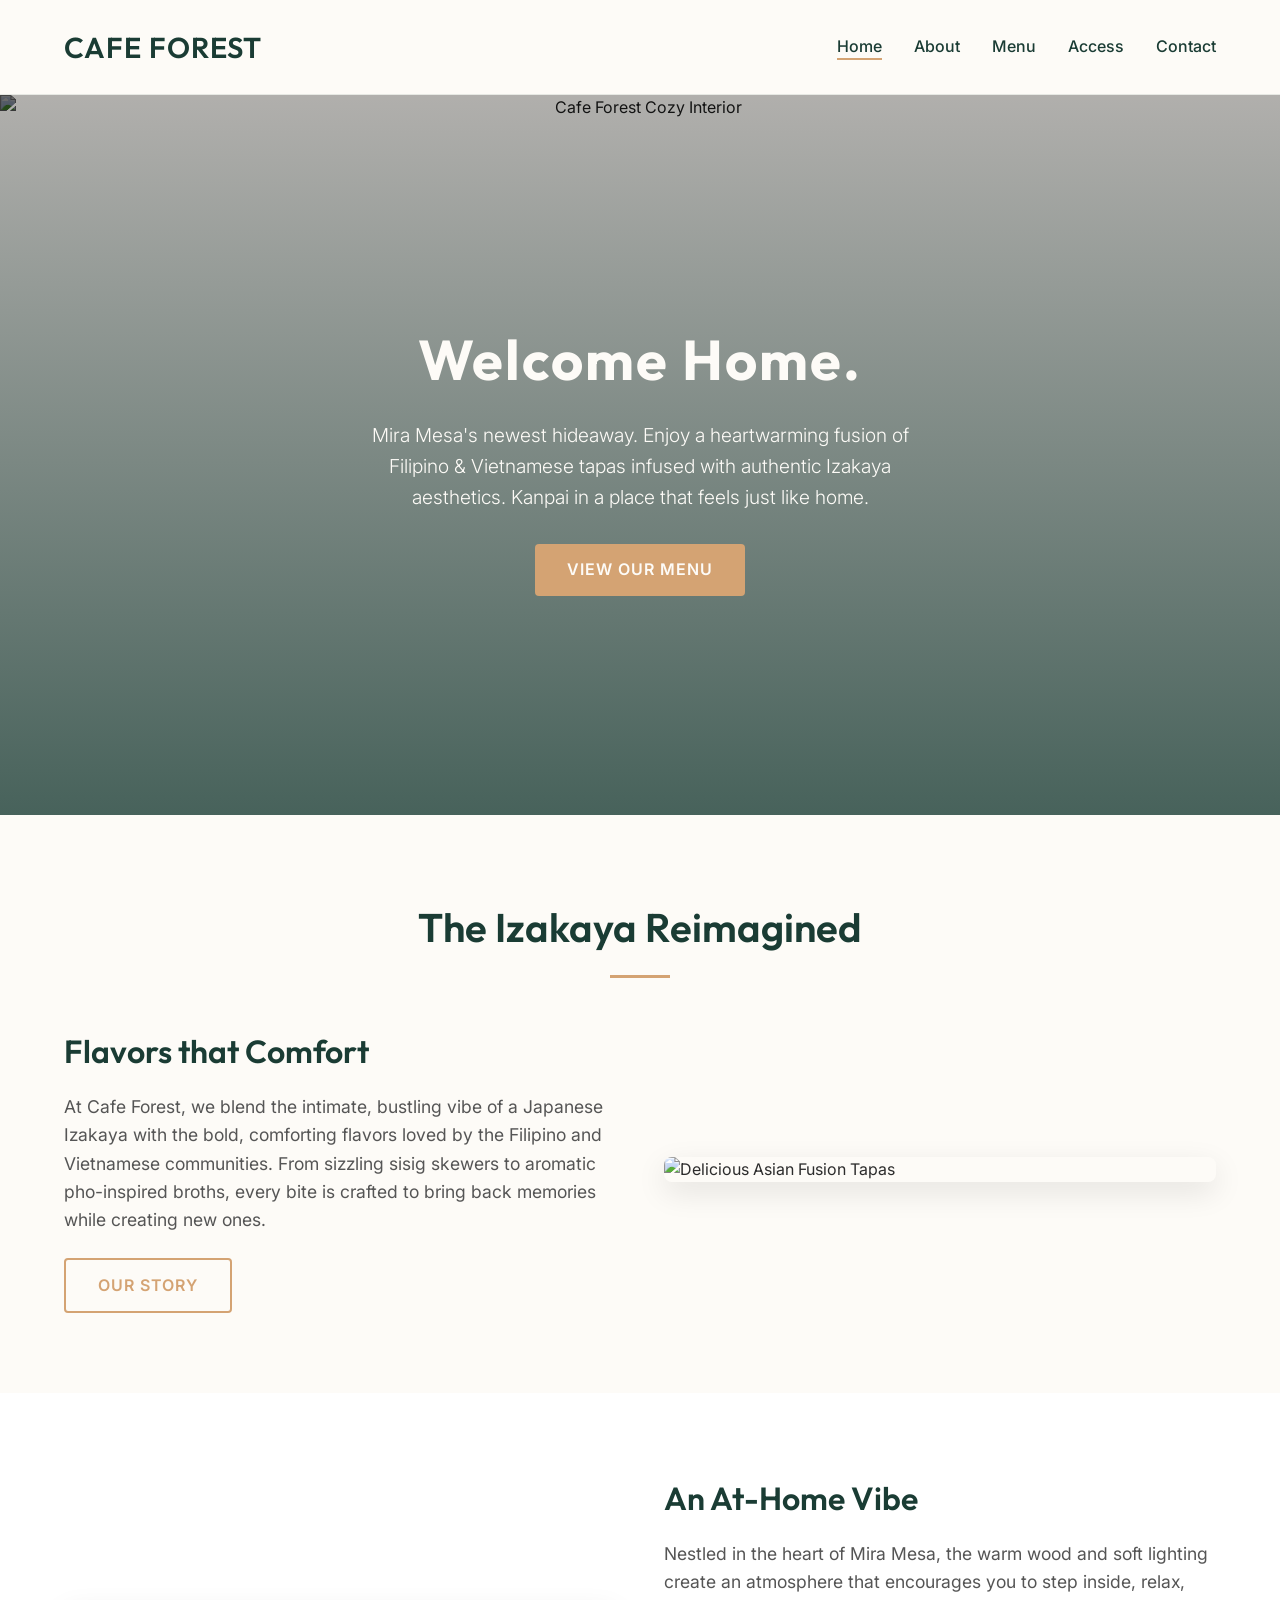
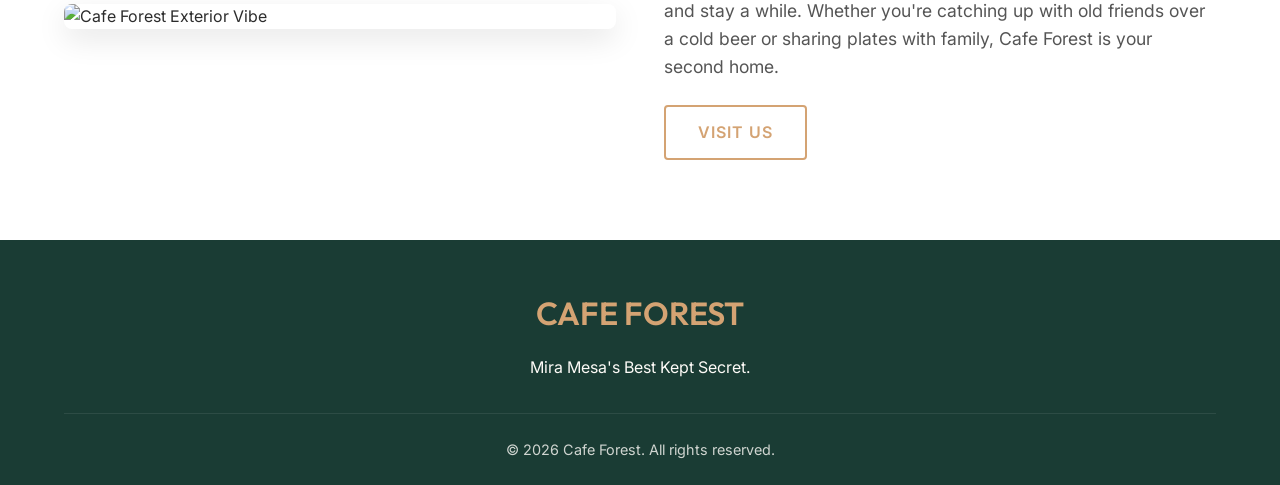
==== cafe-forest/index.html @ 3cdc7a70 "first commit" ====
<!DOCTYPE html>
<html lang="ja">
<head>
  <meta charset="UTF-8">
  <meta name="viewport" content="width=device-width, initial-scale=1.0">
  <title>Cafe Forest | Mira Mesa's Newest Izakaya</title>
  <meta name="description" content="A warm, cozy, at-home Izakaya in Mira Mesa offering Filipino and Vietnamese inspired tapas mixed with traditional Japanese Izakaya style.">
  <link rel="stylesheet" href="css/styles.css">
</head>
<body>
  <!-- Navbar -->
  <nav class="navbar">
    <div class="nav-logo">
      <h1>CAFE FOREST</h1>
    </div>
    <ul class="nav-links">
      <li><a href="index.html">Home</a></li>
      <li><a href="about.html">About</a></li>
      <li><a href="menu.html">Menu</a></li>
      <li><a href="access.html">Access</a></li>
      <li><a href="contact.html">Contact</a></li>
    </ul>
    <div class="hamburger">
      <span></span>
      <span></span>
      <span></span>
    </div>
  </nav>

  <!-- Hero Section -->
  <header class="hero">
    <img src="/Users/eijioga/.gemini/antigravity/brain/33b75f48-9a4b-4bf1-ba3b-a745a71bdfbf/cafe_forest_hero_1775496392414.png" alt="Cafe Forest Cozy Interior" class="hero-bg">
    <div class="hero-overlay"></div>
    <div class="hero-content">
      <h2>Welcome Home.</h2>
      <p>Mira Mesa's newest hideaway. Enjoy a heartwarming fusion of Filipino & Vietnamese tapas infused with authentic Izakaya aesthetics. Kanpai in a place that feels just like home.</p>
      <a href="menu.html" class="btn">View Our Menu</a>
    </div>
  </header>

  <!-- Featured Concept -->
  <section class="section">
    <h2 class="section-title">The Izakaya Reimagined</h2>
    <div class="grid-2">
      <div>
        <h3 style="font-size: 2rem; color: var(--color-forest); margin-bottom: 1rem;">Flavors that Comfort</h3>
        <p style="font-size: 1.1rem; color: #555; margin-bottom: 1.5rem;">At Cafe Forest, we blend the intimate, bustling vibe of a Japanese Izakaya with the bold, comforting flavors loved by the Filipino and Vietnamese communities. From sizzling sisig skewers to aromatic pho-inspired broths, every bite is crafted to bring back memories while creating new ones.</p>
        <a href="about.html" class="btn btn-outline">Our Story</a>
      </div>
      <div>
        <img src="/Users/eijioga/.gemini/antigravity/brain/33b75f48-9a4b-4bf1-ba3b-a745a71bdfbf/cafe_forest_food_1775496534040.png" alt="Delicious Asian Fusion Tapas" style="border-radius: 8px; box-shadow: 0 10px 30px rgba(0,0,0,0.1);">
      </div>
    </div>
  </section>

  <!-- Vibe Section -->
  <section class="section" style="background-color: white;">
    <div class="grid-2">
      <div style="order: 2;">
        <h3 style="font-size: 2rem; color: var(--color-forest); margin-bottom: 1rem;">An At-Home Vibe</h3>
        <p style="font-size: 1.1rem; color: #555; margin-bottom: 1.5rem;">Nestled in the heart of Mira Mesa, the warm wood and soft lighting create an atmosphere that encourages you to step inside, relax, and stay a while. Whether you're catching up with old friends over a cold beer or sharing plates with family, Cafe Forest is your second home.</p>
        <a href="access.html" class="btn btn-outline">Visit Us</a>
      </div>
      <div style="order: 1;">
        <img src="/Users/eijioga/.gemini/antigravity/brain/33b75f48-9a4b-4bf1-ba3b-a745a71bdfbf/cafe_forest_vibe_1775496651335.png" alt="Cafe Forest Exterior Vibe" style="border-radius: 8px; box-shadow: 0 10px 30px rgba(0,0,0,0.1);">
      </div>
    </div>
  </section>

  <!-- Footer -->
  <footer class="footer">
    <div class="footer-content">
      <h2 class="footer-logo">CAFE FOREST</h2>
      <p>Mira Mesa's Best Kept Secret.</p>
    </div>
    <div class="footer-bottom">
      <p>&copy; 2026 Cafe Forest. All rights reserved.</p>
    </div>
  </footer>

  <script src="js/main.js"></script>
</body>
</html>
---- cafe-forest/css/styles.css ----
@import url('https://fonts.googleapis.com/css2?family=Inter:wght@300;400;500;600&family=Outfit:wght@300;400;600;700&display=swap');

:root {
  --color-forest: #1A3C34;
  --color-forest-light: #2A5A4A;
  --color-wood: #D4A373;
  --color-wood-dark: #8E5A2D;
  --color-cream: #FDFBF7;
  --color-text-dark: #2C2C2C;
  --color-text-light: #FDFBF7;
  --font-heading: 'Outfit', sans-serif;
  --font-body: 'Inter', sans-serif;
  --transition-speed: 0.3s;
}

* {
  margin: 0;
  padding: 0;
  box-sizing: border-box;
}

body {
  font-family: var(--font-body);
  background-color: var(--color-cream);
  color: var(--color-text-dark);
  line-height: 1.6;
}

h1, h2, h3, h4, h5, h6 {
  font-family: var(--font-heading);
  font-weight: 600;
}

a {
  text-decoration: none;
  color: inherit;
  transition: color var(--transition-speed);
}

img {
  max-width: 100%;
  height: auto;
  display: block;
}

/* Navbar */
.navbar {
  display: flex;
  justify-content: space-between;
  align-items: center;
  padding: 1.5rem 5%;
  background-color: rgba(253, 251, 247, 0.95);
  backdrop-filter: blur(10px);
  position: sticky;
  top: 0;
  z-index: 1000;
  border-bottom: 1px solid rgba(26, 60, 52, 0.1);
  transition: padding var(--transition-speed);
}

.navbar.scrolled {
  padding: 1rem 5%;
  box-shadow: 0 4px 10px rgba(0,0,0,0.05);
}

.nav-logo h1 {
  font-size: 1.8rem;
  color: var(--color-forest);
  letter-spacing: 1px;
}

.nav-links {
  list-style: none;
  display: flex;
  gap: 2rem;
}

.nav-links li a {
  font-size: 1rem;
  font-weight: 500;
  color: var(--color-forest);
  position: relative;
}

.nav-links li a::after {
  content: '';
  position: absolute;
  width: 0;
  height: 2px;
  background-color: var(--color-wood);
  bottom: -4px;
  left: 0;
  transition: width var(--transition-speed);
}

.nav-links li a:hover::after, .nav-links li a.active::after {
  width: 100%;
}

.hamburger {
  display: none;
  cursor: pointer;
  flex-direction: column;
  gap: 5px;
}

.hamburger span {
  width: 25px;
  height: 3px;
  background-color: var(--color-forest);
  transition: all 0.3s;
}

/* Hero Section */
.hero {
  height: 80vh;
  position: relative;
  display: flex;
  align-items: center;
  justify-content: center;
  text-align: center;
  overflow: hidden;
}

.hero-bg {
  position: absolute;
  top: 0;
  left: 0;
  width: 100%;
  height: 100%;
  object-fit: cover;
  z-index: -2;
  filter: brightness(0.6);
}

.hero-overlay {
  position: absolute;
  top: 0;
  left: 0;
  width: 100%;
  height: 100%;
  background: linear-gradient(to top, rgba(26, 60, 52, 0.8), rgba(0,0,0,0.3));
  z-index: -1;
}

.hero-content {
  color: var(--color-text-light);
  padding: 0 20px;
  animation: fadeIn 1s ease-out;
}

@keyframes fadeIn {
  from { opacity: 0; transform: translateY(20px); }
  to { opacity: 1; transform: translateY(0); }
}

.hero-content h2 {
  font-size: 3.5rem;
  margin-bottom: 1rem;
  font-weight: 700;
  letter-spacing: 2px;
}

.hero-content p {
  font-size: 1.2rem;
  margin-bottom: 2rem;
  font-weight: 300;
  max-width: 600px;
  margin-inline: auto;
}

.btn {
  display: inline-block;
  padding: 0.8rem 2rem;
  background-color: var(--color-wood);
  color: var(--color-text-light);
  font-weight: 600;
  border-radius: 4px;
  text-transform: uppercase;
  letter-spacing: 1px;
  transition: background-color var(--transition-speed), transform var(--transition-speed);
}

.btn:hover {
  background-color: var(--color-wood-dark);
  transform: translateY(-2px);
}

.btn-outline {
  background-color: transparent;
  border: 2px solid var(--color-wood);
  color: var(--color-wood);
}

.btn-outline:hover {
  background-color: var(--color-wood);
  color: var(--color-text-light);
}

/* Sections */
.section {
  padding: 5rem 5%;
}

.section-title {
  text-align: center;
  font-size: 2.5rem;
  color: var(--color-forest);
  margin-bottom: 3rem;
  position: relative;
}

.section-title::after {
  content: '';
  display: block;
  width: 60px;
  height: 3px;
  background-color: var(--color-wood);
  margin: 1rem auto 0;
}

/* Grid Layouts */
.grid-2 {
  display: grid;
  grid-template-columns: 1fr 1fr;
  gap: 3rem;
  align-items: center;
}

.grid-3 {
  display: grid;
  grid-template-columns: repeat(3, 1fr);
  gap: 2rem;
}

/* Feature Cards */
.card {
  background: white;
  border-radius: 8px;
  overflow: hidden;
  box-shadow: 0 4px 15px rgba(0,0,0,0.05);
  transition: transform var(--transition-speed);
}

.card:hover {
  transform: translateY(-5px);
}

.card-img {
  width: 100%;
  height: 250px;
  object-fit: cover;
}

.card-content {
  padding: 1.5rem;
}

.card-title {
  font-size: 1.4rem;
  color: var(--color-forest);
  margin-bottom: 0.5rem;
}

/* Footer */
.footer {
  background-color: var(--color-forest);
  color: var(--color-text-light);
  padding: 3rem 5% 1.5rem;
  text-align: center;
}

.footer-content {
  margin-bottom: 2rem;
}

.footer-logo {
  font-size: 2rem;
  color: var(--color-wood);
  margin-bottom: 1rem;
}

.footer-bottom {
  border-top: 1px solid rgba(255,255,255,0.1);
  padding-top: 1.5rem;
  font-size: 0.9rem;
  opacity: 0.8;
}

/* Forms */
.form-group {
  margin-bottom: 1.5rem;
}

.form-control {
  width: 100%;
  padding: 1rem;
  border: 1px solid #ddd;
  border-radius: 4px;
  font-family: var(--font-body);
  font-size: 1rem;
  transition: border-color 0.3s;
}

.form-control:focus {
  outline: none;
  border-color: var(--color-forest);
}

/* Responsive */
@media (max-width: 768px) {
  .nav-links {
    position: fixed;
    right: -100%;
    top: 70px;
    flex-direction: column;
    background-color: rgba(253, 251, 247, 0.98);
    width: 100%;
    text-align: center;
    padding: 2rem 0;
    transition: 0.3s;
    box-shadow: 0 10px 15px rgba(0,0,0,0.05);
  }

  .nav-links.active {
    right: 0;
  }

  .hamburger {
    display: flex;
  }

  .grid-2, .grid-3 {
    grid-template-columns: 1fr;
  }
}
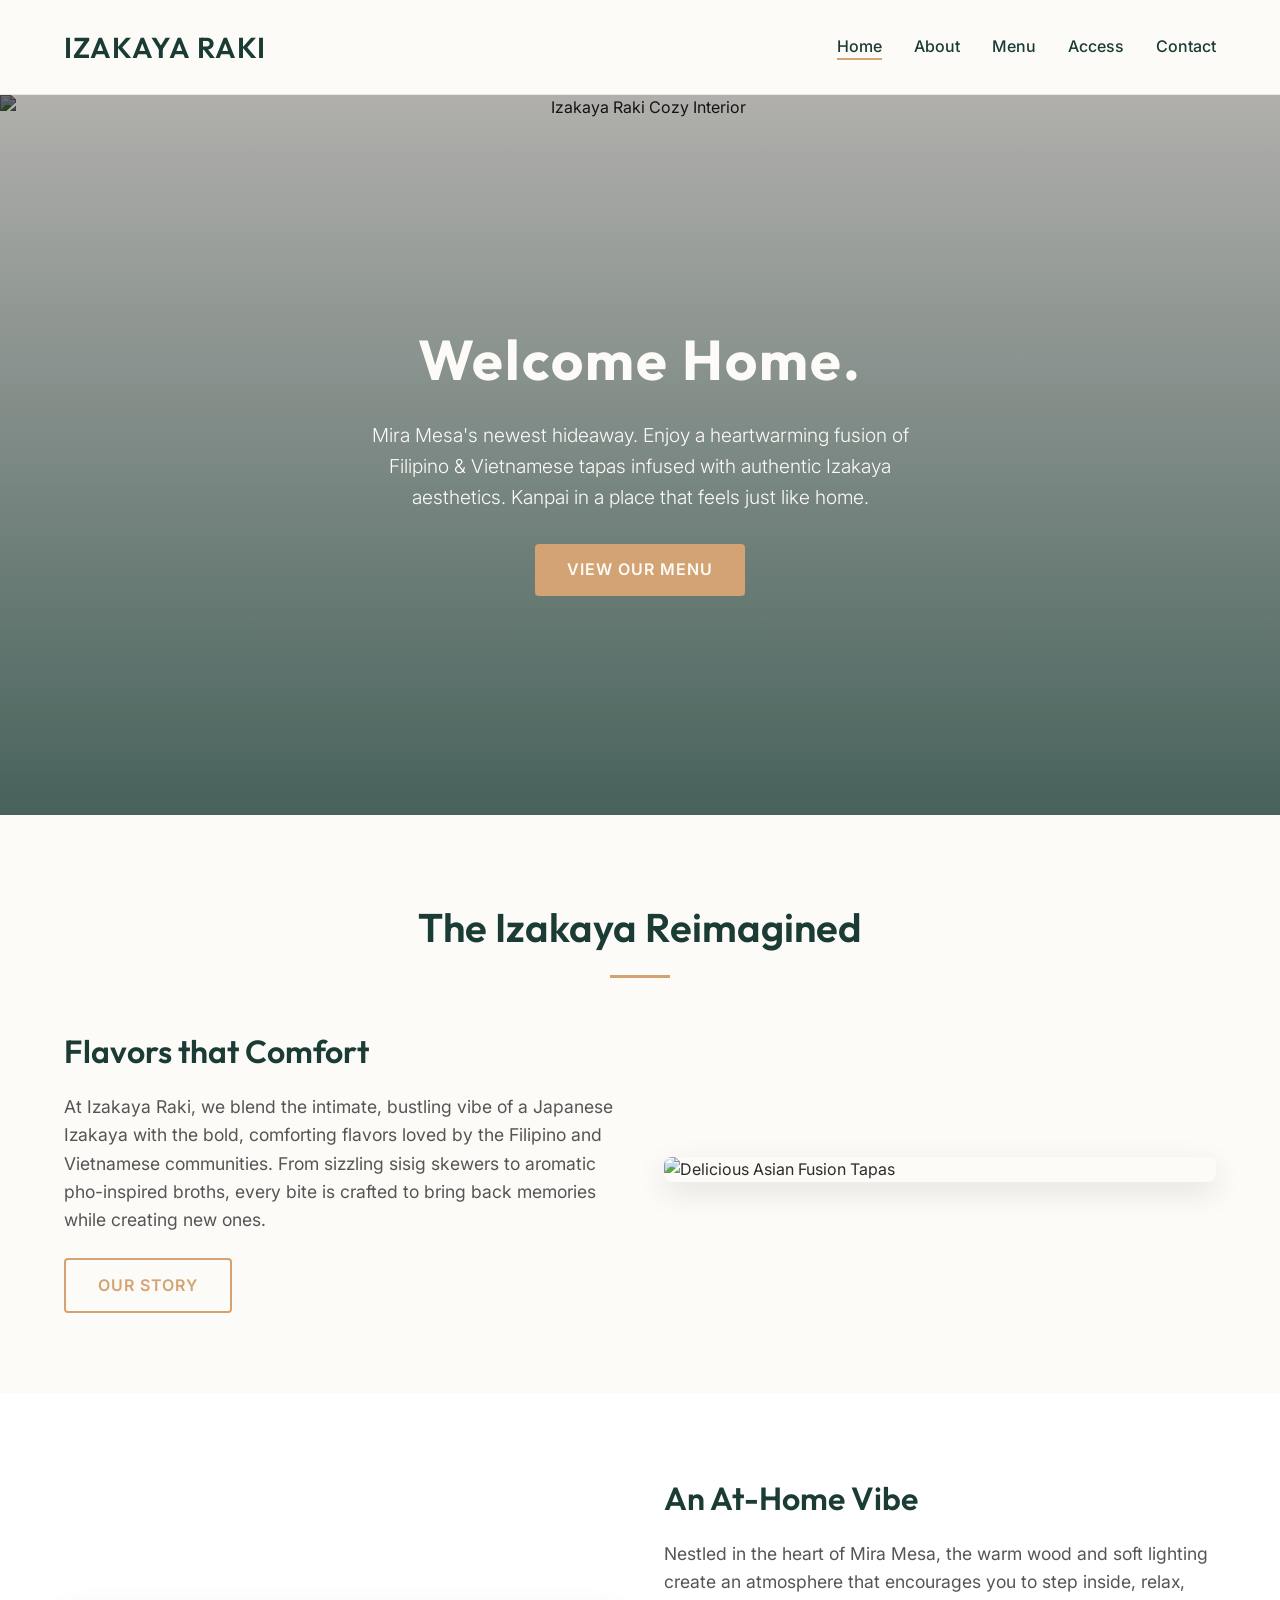
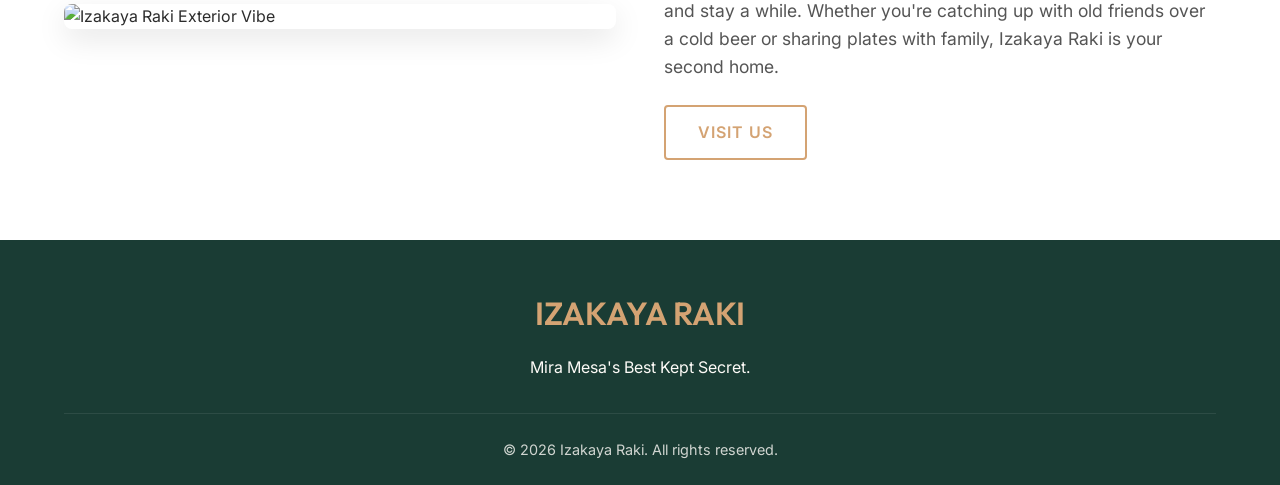
==== commit 1173302d: "refactor: rename brand from Cafe Forest to Izakaya Raki across all pages" ====
--- a/cafe-forest/index.html
+++ b/cafe-forest/index.html
@@ -3,7 +3,7 @@
 <head>
   <meta charset="UTF-8">
   <meta name="viewport" content="width=device-width, initial-scale=1.0">
-  <title>Cafe Forest | Mira Mesa's Newest Izakaya</title>
+  <title>Izakaya Raki | Mira Mesa's Newest Izakaya</title>
   <meta name="description" content="A warm, cozy, at-home Izakaya in Mira Mesa offering Filipino and Vietnamese inspired tapas mixed with traditional Japanese Izakaya style.">
   <link rel="stylesheet" href="css/styles.css">
 </head>
@@ -11,7 +11,7 @@
   <!-- Navbar -->
   <nav class="navbar">
     <div class="nav-logo">
-      <h1>CAFE FOREST</h1>
+      <h1>IZAKAYA RAKI</h1>
     </div>
     <ul class="nav-links">
       <li><a href="index.html">Home</a></li>
@@ -29,7 +29,7 @@
 
   <!-- Hero Section -->
   <header class="hero">
-    <img src="/Users/eijioga/.gemini/antigravity/brain/33b75f48-9a4b-4bf1-ba3b-a745a71bdfbf/cafe_forest_hero_1775496392414.png" alt="Cafe Forest Cozy Interior" class="hero-bg">
+    <img src="/Users/eijioga/.gemini/antigravity/brain/33b75f48-9a4b-4bf1-ba3b-a745a71bdfbf/cafe_forest_hero_1775496392414.png" alt="Izakaya Raki Cozy Interior" class="hero-bg">
     <div class="hero-overlay"></div>
     <div class="hero-content">
       <h2>Welcome Home.</h2>
@@ -44,7 +44,7 @@
     <div class="grid-2">
       <div>
         <h3 style="font-size: 2rem; color: var(--color-forest); margin-bottom: 1rem;">Flavors that Comfort</h3>
-        <p style="font-size: 1.1rem; color: #555; margin-bottom: 1.5rem;">At Cafe Forest, we blend the intimate, bustling vibe of a Japanese Izakaya with the bold, comforting flavors loved by the Filipino and Vietnamese communities. From sizzling sisig skewers to aromatic pho-inspired broths, every bite is crafted to bring back memories while creating new ones.</p>
+        <p style="font-size: 1.1rem; color: #555; margin-bottom: 1.5rem;">At Izakaya Raki, we blend the intimate, bustling vibe of a Japanese Izakaya with the bold, comforting flavors loved by the Filipino and Vietnamese communities. From sizzling sisig skewers to aromatic pho-inspired broths, every bite is crafted to bring back memories while creating new ones.</p>
         <a href="about.html" class="btn btn-outline">Our Story</a>
       </div>
       <div>
@@ -58,11 +58,11 @@
     <div class="grid-2">
       <div style="order: 2;">
         <h3 style="font-size: 2rem; color: var(--color-forest); margin-bottom: 1rem;">An At-Home Vibe</h3>
-        <p style="font-size: 1.1rem; color: #555; margin-bottom: 1.5rem;">Nestled in the heart of Mira Mesa, the warm wood and soft lighting create an atmosphere that encourages you to step inside, relax, and stay a while. Whether you're catching up with old friends over a cold beer or sharing plates with family, Cafe Forest is your second home.</p>
+        <p style="font-size: 1.1rem; color: #555; margin-bottom: 1.5rem;">Nestled in the heart of Mira Mesa, the warm wood and soft lighting create an atmosphere that encourages you to step inside, relax, and stay a while. Whether you're catching up with old friends over a cold beer or sharing plates with family, Izakaya Raki is your second home.</p>
         <a href="access.html" class="btn btn-outline">Visit Us</a>
       </div>
       <div style="order: 1;">
-        <img src="/Users/eijioga/.gemini/antigravity/brain/33b75f48-9a4b-4bf1-ba3b-a745a71bdfbf/cafe_forest_vibe_1775496651335.png" alt="Cafe Forest Exterior Vibe" style="border-radius: 8px; box-shadow: 0 10px 30px rgba(0,0,0,0.1);">
+        <img src="/Users/eijioga/.gemini/antigravity/brain/33b75f48-9a4b-4bf1-ba3b-a745a71bdfbf/cafe_forest_vibe_1775496651335.png" alt="Izakaya Raki Exterior Vibe" style="border-radius: 8px; box-shadow: 0 10px 30px rgba(0,0,0,0.1);">
       </div>
     </div>
   </section>
@@ -70,11 +70,11 @@
   <!-- Footer -->
   <footer class="footer">
     <div class="footer-content">
-      <h2 class="footer-logo">CAFE FOREST</h2>
+      <h2 class="footer-logo">IZAKAYA RAKI</h2>
       <p>Mira Mesa's Best Kept Secret.</p>
     </div>
     <div class="footer-bottom">
-      <p>&copy; 2026 Cafe Forest. All rights reserved.</p>
+      <p>&copy; 2026 Izakaya Raki. All rights reserved.</p>
     </div>
   </footer>
 
